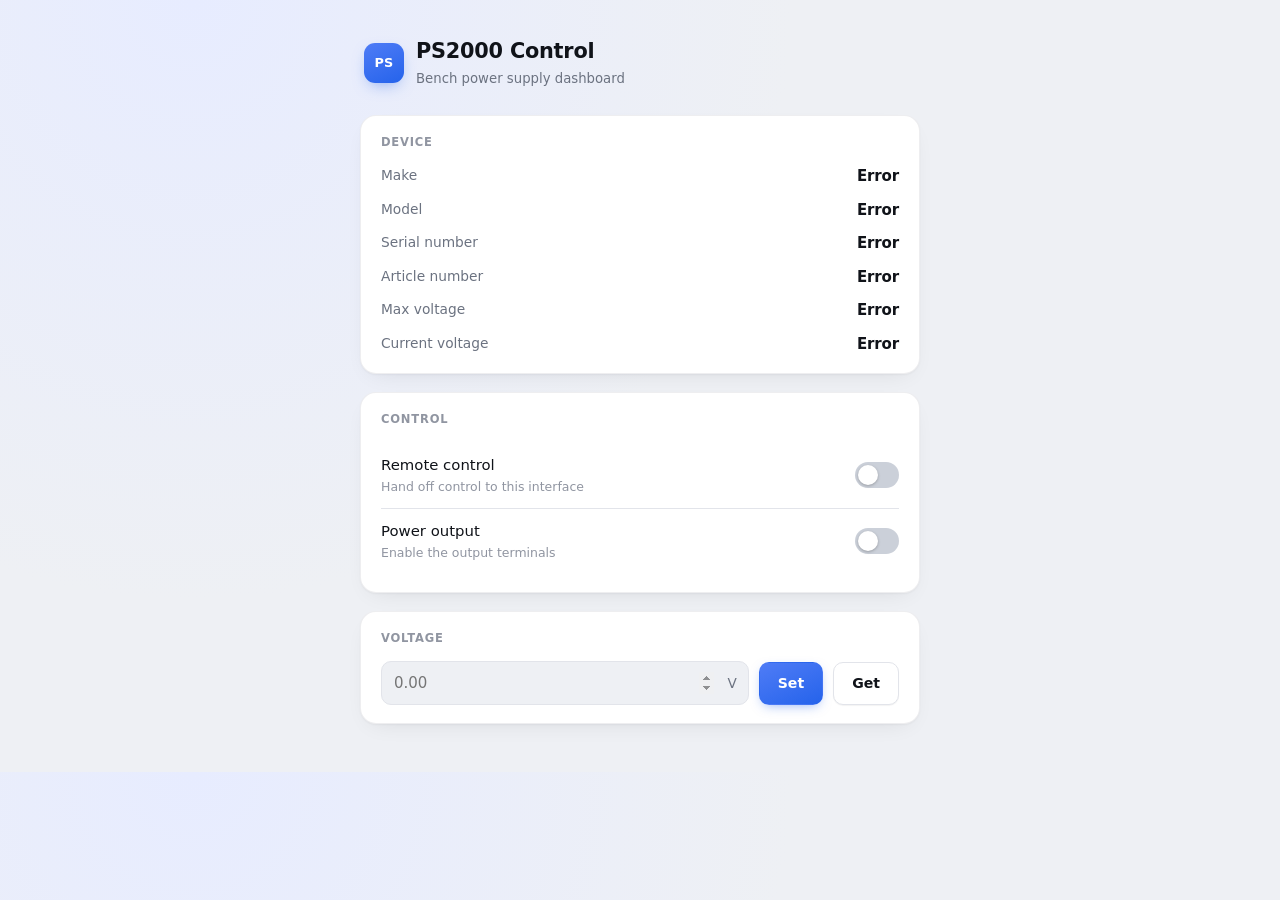
==== PS2000-GUI/wwwroot/index.html @ 8d43a817 "Set up Assignment 2 layered structure with PS2000.Driver class library" ====
<!DOCTYPE html>
<html lang="en">
<head>
<meta charset="utf-8">
<meta name="viewport" content="width=device-width, initial-scale=1">
<title>PS2000 Control</title>
<link rel="stylesheet" href="styles.css">
</head>
<body>
<main>
  <header class="top">
    <div class="logo">PS</div>
    <div>
      <h1>PS2000 Control</h1>
      <p class="subtitle">Bench power supply dashboard</p>
    </div>
  </header>

  <section class="card">
    <h2>Device</h2>
    <dl>
      <dt>Make</dt>           <dd id="make">—</dd>
      <dt>Model</dt>          <dd id="model">—</dd>
      <dt>Serial number</dt>  <dd id="serial">—</dd>
      <dt>Article number</dt> <dd id="article">—</dd>
      <dt>Max voltage</dt>    <dd id="maxVoltage">—</dd>
      <dt>Current voltage</dt><dd id="currentVoltage">—</dd>
    </dl>
  </section>

  <section class="card">
    <h2>Control</h2>
    <div class="row">
      <label for="remote">Remote control<span class="row-hint">Hand off control to this interface</span></label>
      <span class="switch"><input type="checkbox" id="remote"><span></span></span>
    </div>
    <div class="row">
      <label for="output">Power output<span class="row-hint">Enable the output terminals</span></label>
      <span class="switch"><input type="checkbox" id="output"><span></span></span>
    </div>
  </section>

  <section class="card">
    <h2>Voltage</h2>
    <div class="voltage">
      <span class="voltage-input">
        <input type="number" id="setVoltage" step="0.01" min="0" placeholder="0.00" aria-label="Voltage in volts">
        <span class="unit">V</span>
      </span>
      <button class="primary" id="setBtn">Set</button>
      <button id="getBtn">Get</button>
    </div>
  </section>
</main>
<script>
  fetch('/api/device')
    .then(r => r.json())
    .then(d => {
      document.getElementById('make').textContent = d.make;
      document.getElementById('model').textContent = d.model;
      document.getElementById('serial').textContent = d.serial;
      document.getElementById('article').textContent = d.article;
      document.getElementById('maxVoltage').textContent = d.maxVoltage;
      document.getElementById('currentVoltage').textContent = d.currentVoltage;
    })
    .catch(() => {
      for (const id of ['make', 'model', 'serial', 'article', 'maxVoltage', 'currentVoltage']) {
        document.getElementById(id).textContent = 'Error';
      }
    });

  document.getElementById('output').addEventListener('change', e => {
    fetch(`/api/output/${e.target.checked}`, { method: 'POST' });
  });

  document.getElementById('remote').addEventListener('change', e => {
    fetch(`/api/remote/${e.target.checked}`, { method: 'POST' });
  });

  document.getElementById('getBtn').addEventListener('click', () => {
    fetch('/api/voltage')
      .then(r => r.json())
      .then(d => {
        document.getElementById('setVoltage').value = d.volts.toFixed(2);
        document.getElementById('currentVoltage').textContent = `${d.volts.toFixed(2)} V`;
      });
  });

  document.getElementById('setBtn').addEventListener('click', () => {
    const volts = document.getElementById('setVoltage').value;
    fetch(`/api/voltage/${volts}`, { method: 'POST' })
      .then(r => r.json())
      .then(d => {
        document.getElementById('currentVoltage').textContent = `${d.volts.toFixed(2)} V`;
      });
  });
</script>
</body>
</html>
---- PS2000-GUI/wwwroot/styles.css ----
:root {
  --bg: #eef0f4;
  --bg-grad: radial-gradient(circle at 15% 0%, #e7ecff 0%, #eef0f4 45%);
  --card: #ffffff;
  --card-border: rgba(15, 23, 42, 0.07);
  --text: #101319;
  --muted: #6b7280;
  --muted-2: #9095a1;
  --border: #e2e4ea;
  --accent: #2563eb;
  --accent-2: #4f7cf6;
  --accent-text: #ffffff;
  --on: #16a34a;
  --off: #cbd0d9;
  --shadow: 0 1px 2px rgba(16, 19, 25, 0.04), 0 8px 24px -12px rgba(16, 19, 25, 0.12);
  --shadow-sm: 0 1px 1px rgba(16, 19, 25, 0.05);
  --radius: 16px;
  --radius-sm: 10px;
}
@media (prefers-color-scheme: dark) {
  :root {
    --bg: #0e1014;
    --bg-grad: radial-gradient(circle at 15% 0%, #191d2c 0%, #0e1014 45%);
    --card: #1a1d23;
    --card-border: rgba(255, 255, 255, 0.06);
    --text: #eceef2;
    --muted: #9aa1ab;
    --muted-2: #767c87;
    --border: #2a2e36;
    --accent: #3b82f6;
    --accent-2: #5b93f8;
    --accent-text: #ffffff;
    --on: #22c55e;
    --off: #3a3f49;
    --shadow: 0 1px 2px rgba(0, 0, 0, 0.3), 0 8px 24px -12px rgba(0, 0, 0, 0.5);
    --shadow-sm: 0 1px 1px rgba(0, 0, 0, 0.3);
  }
}
* { box-sizing: border-box; }
body {
  margin: 0;
  padding: 32px 16px 48px;
  background: var(--bg-grad);
  background-color: var(--bg);
  color: var(--text);
  font: 15px/1.5 -apple-system, BlinkMacSystemFont, "Segoe UI", system-ui, sans-serif;
  -webkit-font-smoothing: antialiased;
}
main {
  max-width: 560px;
  margin: 0 auto;
  display: grid;
  gap: 18px;
}
header.top {
  display: flex;
  align-items: center;
  gap: 12px;
  padding: 4px 4px 8px;
}
.logo {
  width: 40px;
  height: 40px;
  border-radius: 11px;
  background: linear-gradient(155deg, var(--accent-2), var(--accent));
  color: #fff;
  display: flex;
  align-items: center;
  justify-content: center;
  font-weight: 700;
  font-size: 0.8rem;
  letter-spacing: 0.02em;
  flex-shrink: 0;
  box-shadow: 0 6px 16px -6px rgba(37, 99, 235, 0.55);
}
h1 {
  margin: 0;
  font-size: 1.3rem;
  font-weight: 650;
  letter-spacing: -0.01em;
}
.subtitle {
  margin: 2px 0 0;
  font-size: 0.83rem;
  color: var(--muted);
}
h2 {
  margin: 0 0 14px;
  font-size: 0.72rem;
  color: var(--muted-2);
  font-weight: 700;
  text-transform: uppercase;
  letter-spacing: 0.07em;
}
.card {
  background: var(--card);
  border: 1px solid var(--card-border);
  border-radius: var(--radius);
  padding: 18px 20px;
  box-shadow: var(--shadow);
}
dl {
  margin: 0;
  display: grid;
  grid-template-columns: max-content 1fr;
  gap: 11px 20px;
}
dt {
  color: var(--muted);
  font-size: 0.86rem;
}
dd {
  margin: 0;
  font-variant-numeric: tabular-nums;
  font-weight: 600;
  text-align: right;
  letter-spacing: -0.01em;
}
.row {
  display: flex;
  align-items: center;
  justify-content: space-between;
  padding: 11px 0;
  gap: 12px;
}
.row + .row { border-top: 1px solid var(--border); }
.row label {
  font-size: 0.93rem;
  font-weight: 500;
}
.row-hint {
  display: block;
  margin-top: 2px;
  font-size: 0.78rem;
  color: var(--muted-2);
  font-weight: 400;
}
.voltage {
  display: flex;
  gap: 10px;
  flex-wrap: wrap;
  align-items: center;
}
.voltage-input {
  position: relative;
  display: flex;
  align-items: center;
  flex: 1 1 140px;
}
.voltage-input .unit {
  position: absolute;
  right: 12px;
  color: var(--muted);
  font-size: 0.85rem;
  font-weight: 500;
  pointer-events: none;
}
input[type=number] {
  width: 100%;
  padding: 10px 34px 10px 12px;
  font: inherit;
  font-variant-numeric: tabular-nums;
  color: var(--text);
  background: var(--bg);
  border: 1px solid var(--border);
  border-radius: var(--radius-sm);
  transition: border-color .15s, box-shadow .15s;
}
input[type=number]:focus-visible {
  outline: none;
  border-color: var(--accent);
  box-shadow: 0 0 0 3px rgba(37, 99, 235, 0.18);
}
input[type=number]::-webkit-inner-spin-button {
  opacity: 0.6;
}
button {
  padding: 10px 18px;
  font: inherit;
  font-weight: 600;
  font-size: 0.88rem;
  color: var(--text);
  background: var(--card);
  border: 1px solid var(--border);
  border-radius: var(--radius-sm);
  cursor: pointer;
  box-shadow: var(--shadow-sm);
  transition: transform .08s ease, filter .12s ease, background .15s;
}
button:hover { filter: brightness(0.97); }
button:active { transform: translateY(1px); }
button:focus-visible {
  outline: 2px solid var(--accent);
  outline-offset: 2px;
}
button.primary {
  background: linear-gradient(155deg, var(--accent-2), var(--accent));
  border-color: transparent;
  color: var(--accent-text);
  box-shadow: 0 4px 12px -4px rgba(37, 99, 235, 0.5);
}
button.primary:hover { filter: brightness(1.06); }
.switch { position: relative; width: 44px; height: 26px; flex-shrink: 0; }
.switch input { opacity: 0; width: 100%; height: 100%; margin: 0; position: absolute; cursor: pointer; z-index: 1; }
.switch span {
  position: absolute; inset: 0; background: var(--off);
  border-radius: 26px; transition: background .18s ease;
  pointer-events: none;
}
.switch span::after {
  content: "";
  position: absolute; top: 3px; left: 3px; width: 20px; height: 20px;
  background: #fff; border-radius: 50%;
  box-shadow: 0 1px 3px rgba(0,0,0,0.25);
  transition: transform .18s ease;
}
.switch input:checked + span { background: var(--on); }
.switch input:checked + span::after { transform: translateX(18px); }
.switch input:focus-visible + span { outline: 2px solid var(--accent); outline-offset: 2px; }
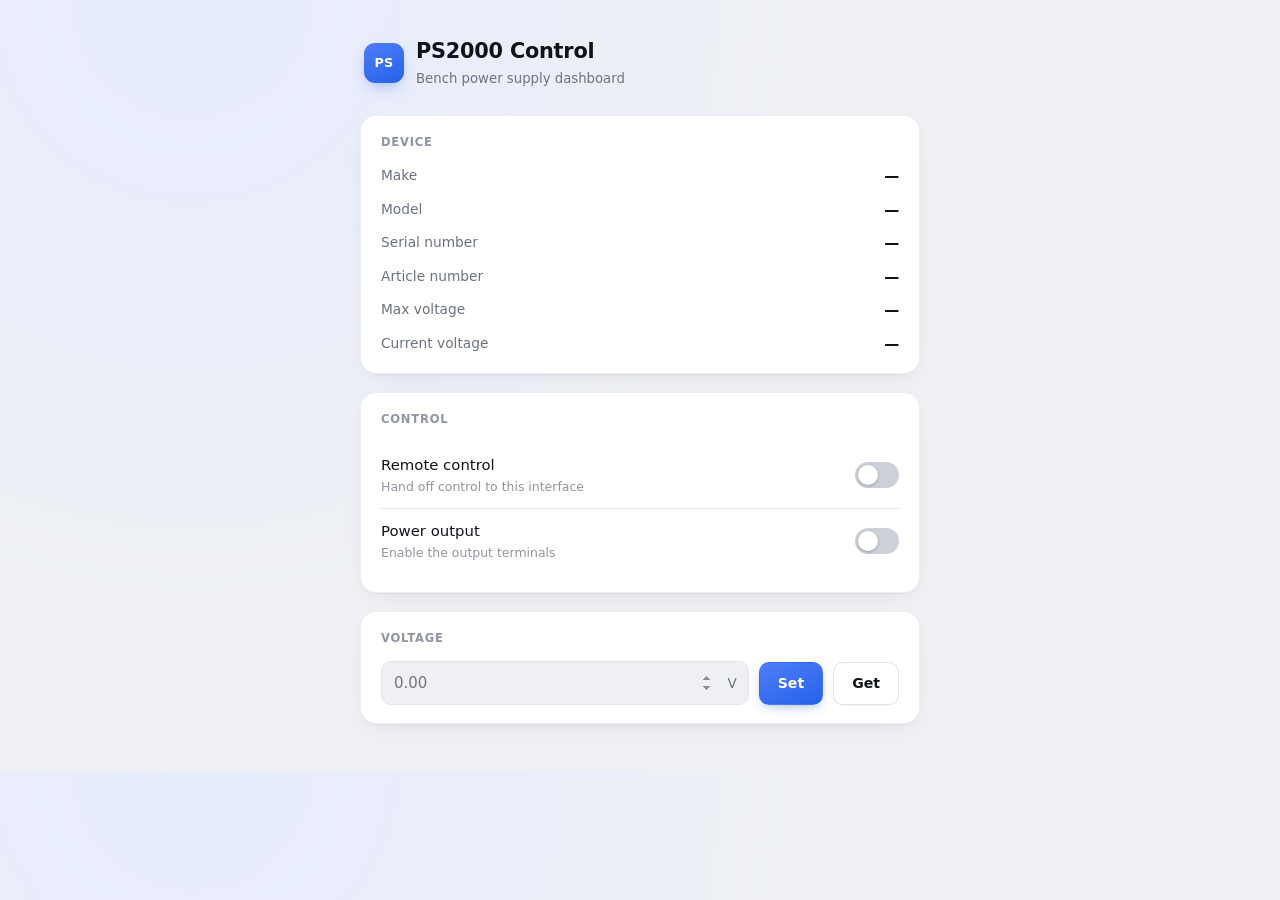
==== commit bf00cc58: "feat: add MQTT extension (assignment 3)" ====
--- a/PS2000-GUI/wwwroot/index.html
+++ b/PS2000-GUI/wwwroot/index.html
@@ -15,6 +15,8 @@
       <p class="subtitle">Bench power supply dashboard</p>
     </div>
   </header>
+
+  <div id="banner" class="banner" hidden></div>
 
   <section class="card">
     <h2>Device</h2>
@@ -53,28 +55,47 @@
   </section>
 </main>
 <script>
-  fetch('/api/device')
-    .then(r => r.json())
-    .then(d => {
-      document.getElementById('make').textContent = d.make;
-      document.getElementById('model').textContent = d.model;
-      document.getElementById('serial').textContent = d.serial;
-      document.getElementById('article').textContent = d.article;
-      document.getElementById('maxVoltage').textContent = d.maxVoltage;
-      document.getElementById('currentVoltage').textContent = d.currentVoltage;
-    })
-    .catch(() => {
-      for (const id of ['make', 'model', 'serial', 'article', 'maxVoltage', 'currentVoltage']) {
-        document.getElementById(id).textContent = 'Error';
-      }
-    });
+  const deviceFields = ['make', 'model', 'serial', 'article', 'maxVoltage', 'currentVoltage'];
 
-  document.getElementById('output').addEventListener('change', e => {
-    fetch(`/api/output/${e.target.checked}`, { method: 'POST' });
+  // POSTs a command. The PSU applies it asynchronously, so use Get to read the new value.
+  async function post(url) {
+    const r = await fetch(url, { method: 'POST' });
+    if (!r.ok) alert((await r.json()).error);
+    return r.ok;
+  }
+
+  function loadDevice() {
+    fetch('/api/device')
+      .then(r => r.json())
+      .then(d => {
+        for (const id of deviceFields) {
+          document.getElementById(id).textContent = d[id] ?? '—';
+        }
+      });
+  }
+
+  // Every 2 seconds: show whether the PSU is online and the last error it reported.
+  let wasOnline = false;
+  function updateStatus() {
+    fetch('/api/status')
+      .then(r => r.json())
+      .then(s => {
+        const banner = document.getElementById('banner');
+        banner.hidden = s.online && !s.error;
+        banner.textContent = s.online ? `PSU error: ${s.error}` : 'PSU client is offline';
+        if (s.online && !wasOnline) loadDevice();
+        wasOnline = s.online;
+      });
+  }
+  updateStatus();
+  setInterval(updateStatus, 2000);
+
+  document.getElementById('output').addEventListener('change', async e => {
+    if (!await post(`/api/output/${e.target.checked}`)) e.target.checked = !e.target.checked;
   });
 
-  document.getElementById('remote').addEventListener('change', e => {
-    fetch(`/api/remote/${e.target.checked}`, { method: 'POST' });
+  document.getElementById('remote').addEventListener('change', async e => {
+    if (!await post(`/api/remote/${e.target.checked}`)) e.target.checked = !e.target.checked;
   });
 
   document.getElementById('getBtn').addEventListener('click', () => {
@@ -87,12 +108,7 @@
   });
 
   document.getElementById('setBtn').addEventListener('click', () => {
-    const volts = document.getElementById('setVoltage').value;
-    fetch(`/api/voltage/${volts}`, { method: 'POST' })
-      .then(r => r.json())
-      .then(d => {
-        document.getElementById('currentVoltage').textContent = `${d.volts.toFixed(2)} V`;
-      });
+    post(`/api/voltage/${document.getElementById('setVoltage').value}`);
   });
 </script>
 </body>
--- a/PS2000-GUI/wwwroot/styles.css
+++ b/PS2000-GUI/wwwroot/styles.css
@@ -217,3 +217,20 @@
 .switch input:checked + span { background: var(--on); }
 .switch input:checked + span::after { transform: translateX(18px); }
 .switch input:focus-visible + span { outline: 2px solid var(--accent); outline-offset: 2px; }
+
+.banner {
+  margin-bottom: 16px;
+  padding: 12px 16px;
+  border-radius: var(--radius-sm);
+  background: #fef2f2;
+  color: #b91c1c;
+  border: 1px solid #fecaca;
+  font-size: 14px;
+}
+@media (prefers-color-scheme: dark) {
+  .banner {
+    background: #2a1517;
+    color: #fca5a5;
+    border-color: #5b2226;
+  }
+}
